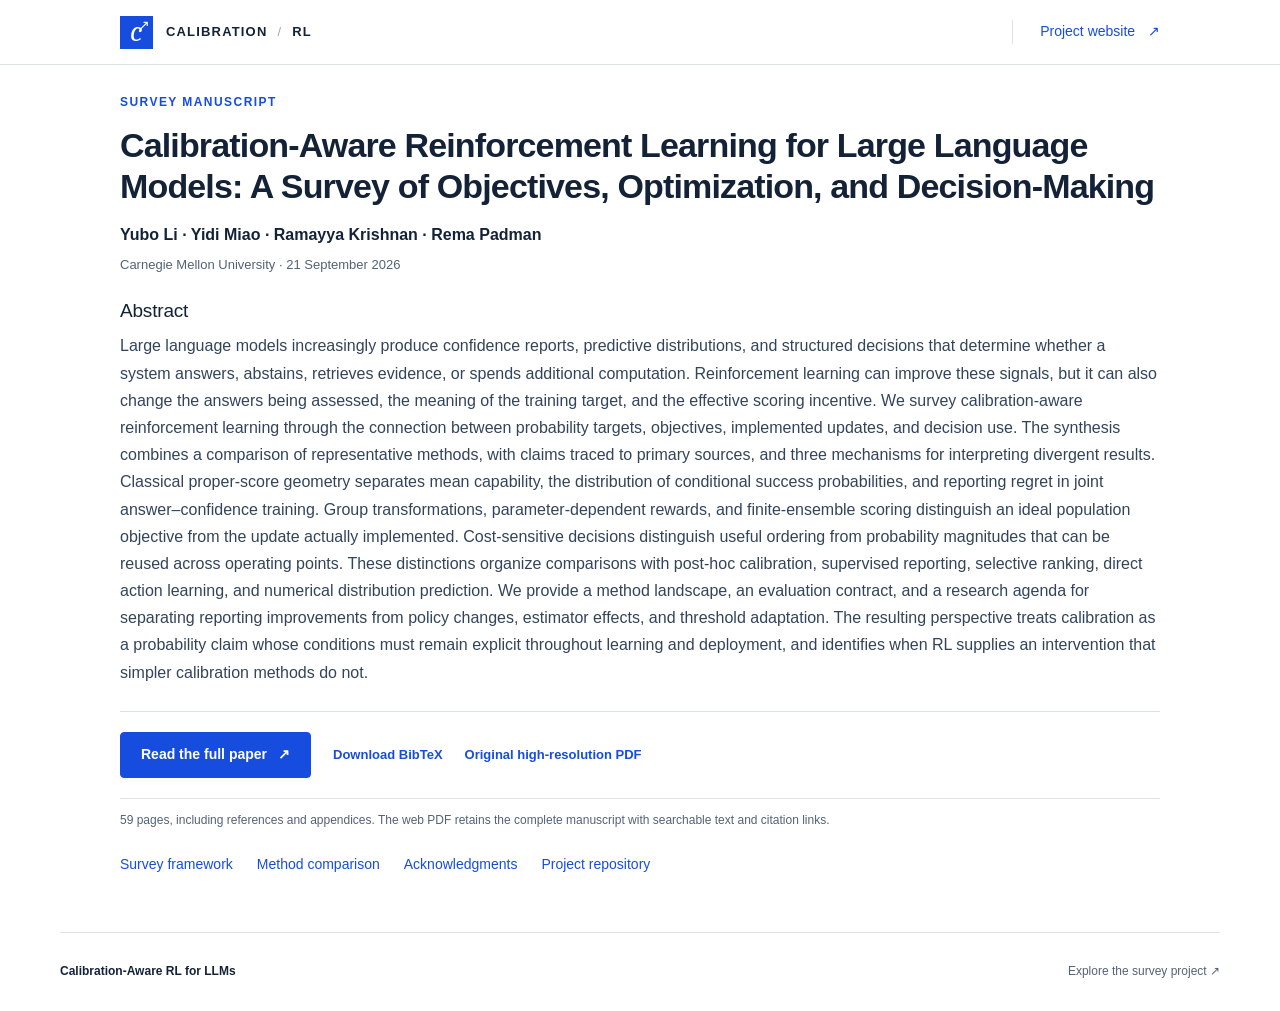
==== paper.html @ d9bd8047 "Improve paper discoverability and optimize searchable PDF" ====
<!doctype html>
<html lang="en">
<head>
  <meta charset="utf-8">
  <meta name="viewport" content="width=device-width, initial-scale=1">
  <meta name="theme-color" content="#164dde">
  <title>Calibration-Aware Reinforcement Learning for Large Language Models: A Survey of Objectives, Optimization, and Decision-Making</title>
  <meta name="description" content="A survey connecting probability targets, objectives, implemented updates, and decision-making in calibration-aware reinforcement learning for large language models.">
  <meta name="citation_title" content="Calibration-Aware Reinforcement Learning for Large Language Models: A Survey of Objectives, Optimization, and Decision-Making">
  <meta name="citation_author" content="Yubo Li">
  <meta name="citation_author" content="Yidi Miao">
  <meta name="citation_author" content="Ramayya Krishnan">
  <meta name="citation_author" content="Rema Padman">
  <meta name="citation_publication_date" content="2026/09/21">
  <meta name="citation_pdf_url" content="https://yubol-bobo.github.io/rlcd-survey/pdf/calibration-aware-rl-survey.pdf">
  <link rel="canonical" href="https://yubol-bobo.github.io/rlcd-survey/paper.html">
  <link rel="alternate" type="application/pdf" href="https://yubol-bobo.github.io/rlcd-survey/pdf/calibration-aware-rl-survey.pdf" title="Full paper">
  <link rel="sitemap" type="application/xml" href="sitemap.xml">
  <meta property="og:type" content="article">
  <meta property="og:title" content="Calibration-Aware Reinforcement Learning for Large Language Models: A Survey of Objectives, Optimization, and Decision-Making">
  <meta property="og:description" content="By Yubo Li, Yidi Miao, Ramayya Krishnan, and Rema Padman. Full abstract and open-access manuscript.">
  <meta property="og:url" content="https://yubol-bobo.github.io/rlcd-survey/paper.html">
  <link rel="icon" href="assets/favicon.svg" type="image/svg+xml">
  <link rel="stylesheet" href="styles.css">
  <link rel="stylesheet" href="paper.css">
  <script type="application/ld+json">{"@context": "https://schema.org", "@type": "ScholarlyArticle", "headline": "Calibration-Aware Reinforcement Learning for Large Language Models: A Survey of Objectives, Optimization, and Decision-Making", "name": "Calibration-Aware Reinforcement Learning for Large Language Models: A Survey of Objectives, Optimization, and Decision-Making", "author": [{"@type": "Person", "name": "Yubo Li"}, {"@type": "Person", "name": "Yidi Miao"}, {"@type": "Person", "name": "Ramayya Krishnan"}, {"@type": "Person", "name": "Rema Padman"}], "datePublished": "2026-09-21", "inLanguage": "en", "url": "https://yubol-bobo.github.io/rlcd-survey/paper.html", "abstract": "Large language models increasingly produce confidence reports, predictive distributions, and structured decisions that determine whether a system answers, abstains, retrieves evidence, or spends additional computation. Reinforcement learning can improve these signals, but it can also change the answers being assessed, the meaning of the training target, and the effective scoring incentive. We survey calibration-aware reinforcement learning through the connection between probability targets, objectives, implemented updates, and decision use. The synthesis combines a comparison of representative methods, with claims traced to primary sources, and three mechanisms for interpreting divergent results. Classical proper-score geometry separates mean capability, the distribution of conditional success probabilities, and reporting regret in joint answer–confidence training. Group transformations, parameter-dependent rewards, and finite-ensemble scoring distinguish an ideal population objective from the update actually implemented. Cost-sensitive decisions distinguish useful ordering from probability magnitudes that can be reused across operating points. These distinctions organize comparisons with post-hoc calibration, supervised reporting, selective ranking, direct action learning, and numerical distribution prediction. We provide a method landscape, an evaluation contract, and a research agenda for separating reporting improvements from policy changes, estimator effects, and threshold adaptation. The resulting perspective treats calibration as a probability claim whose conditions must remain explicit throughout learning and deployment, and identifies when RL supplies an intervention that simpler calibration methods do not.", "encoding": {"@type": "MediaObject", "contentUrl": "https://yubol-bobo.github.io/rlcd-survey/pdf/calibration-aware-rl-survey.pdf", "encodingFormat": "application/pdf"}}</script>
</head>
<body class="paper-page">
  <a class="skip-link" href="#abstract">Skip to abstract</a>
  <header class="site-header"><div class="nav-wrap">
    <a class="wordmark" href="./" aria-label="Calibration-aware RL survey project"><span class="brand-symbol" aria-hidden="true">c<span>↗</span></span>CALIBRATION<span class="wordmark-divider">/</span>RL</a>
    <nav aria-label="Paper navigation"><a class="nav-paper" href="./">Project website <span aria-hidden="true">↗</span></a></nav>
  </div></header>
  <main class="publication">
    <article aria-labelledby="paper-title">
      <p class="publication-kind">Survey manuscript</p>
      <h1 class="citation_title" id="paper-title">Calibration-Aware Reinforcement Learning for Large Language Models: A Survey of Objectives, Optimization, and Decision-Making</h1>
      <p class="publication-authors citation_author">Yubo Li · Yidi Miao · Ramayya Krishnan · Rema Padman</p>
      <p class="publication-meta">Carnegie Mellon University · <time datetime="2026-09-21">21 September 2026</time></p>
      <section class="abstract" id="abstract" aria-labelledby="abstract-title">
        <h2 id="abstract-title">Abstract</h2>
        <p>Large language models increasingly produce confidence reports, predictive distributions, and structured decisions that determine whether a system answers, abstains, retrieves evidence, or spends additional computation. Reinforcement learning can improve these signals, but it can also change the answers being assessed, the meaning of the training target, and the effective scoring incentive. We survey calibration-aware reinforcement learning through the connection between probability targets, objectives, implemented updates, and decision use. The synthesis combines a comparison of representative methods, with claims traced to primary sources, and three mechanisms for interpreting divergent results. Classical proper-score geometry separates mean capability, the distribution of conditional success probabilities, and reporting regret in joint answer–confidence training. Group transformations, parameter-dependent rewards, and finite-ensemble scoring distinguish an ideal population objective from the update actually implemented. Cost-sensitive decisions distinguish useful ordering from probability magnitudes that can be reused across operating points. These distinctions organize comparisons with post-hoc calibration, supervised reporting, selective ranking, direct action learning, and numerical distribution prediction. We provide a method landscape, an evaluation contract, and a research agenda for separating reporting improvements from policy changes, estimator effects, and threshold adaptation. The resulting perspective treats calibration as a probability claim whose conditions must remain explicit throughout learning and deployment, and identifies when RL supplies an intervention that simpler calibration methods do not.</p>
      </section>
      <div class="publication-actions">
        <a class="button primary" href="pdf/calibration-aware-rl-survey.pdf">Read the full paper <span aria-hidden="true">↗</span></a>
        <a class="text-link" href="citation.bib" download>Download BibTeX</a>
        <a class="text-link" href="pdf/calibration-aware-rl-survey-original.pdf">Original high-resolution PDF</a>
      </div>
      <p class="publication-note">59 pages, including references and appendices. The web PDF retains the complete manuscript with searchable text and citation links.</p>
      <div class="publication-resources">
        <a href="./#overview">Survey framework</a>
        <a href="./#methods">Method comparison</a>
        <a href="./#acknowledgments">Acknowledgments</a>
        <a href="https://github.com/yubol-bobo/rlcd-survey">Project repository</a>
      </div>
    </article>
  </main>
  <footer class="wrap"><p>Calibration-Aware RL for LLMs</p><a href="./">Explore the survey project <span aria-hidden="true">↗</span></a></footer>
</body>
</html>
---- styles.css ----
@font-face{font-family:Caladea;src:url('assets/fonts/Caladea-Italic.woff') format('woff');font-style:italic;font-weight:400;font-display:swap}
:root{--ink:#142237;--muted:#546277;--blue:#164dde;--line:#dce2ea;--pale:#f5f7fa;--wrap:1160px;--serif:Caladea,Georgia,serif}
*{box-sizing:border-box}html{scroll-behavior:smooth;scroll-padding-top:100px}body{margin:0;background:#fff;color:var(--ink);font:16px/1.65 -apple-system,BlinkMacSystemFont,'Segoe UI',Arial,sans-serif;-webkit-font-smoothing:antialiased}a{color:inherit;text-decoration:none}button{font:inherit}a,button{-webkit-tap-highlight-color:transparent}a:focus-visible,button:focus-visible,.table-scroll:focus-visible{outline:3px solid var(--blue);outline-offset:5px}::selection{background:#dce8ff;color:#13377c}.wrap{width:min(var(--wrap),calc(100% - 96px));margin-inline:auto}.site-header{border-bottom:1px solid var(--line);background:rgba(255,255,255,.97);position:sticky;top:0;z-index:10}.nav-wrap{width:min(1320px,calc(100% - 80px));height:80px;margin:auto;display:flex;align-items:center;justify-content:space-between}.wordmark{display:flex;align-items:center;gap:10px;font-size:13px;font-weight:750;letter-spacing:.09em}.wordmark-divider{color:#9ba6b7;font-weight:400}.brand-symbol{position:relative;background:var(--blue);color:white;font:italic 29px var(--serif);width:33px;height:33px;text-align:center;line-height:28px;letter-spacing:0;margin-right:3px}.brand-symbol span{position:absolute;right:3px;top:1px;font:14px Arial}nav{display:flex;align-items:center;gap:29px;font-size:14px;font-weight:500}nav a:hover,nav a[aria-current],.text-link:hover{color:var(--blue)}.nav-paper{padding-left:27px;border-left:1px solid var(--line);color:var(--blue)}.nav-paper span{padding-left:9px}.hero{padding-top:64px;text-align:center}.eyebrow{font-size:12px;letter-spacing:.14em;font-weight:600;display:flex;align-items:center;justify-content:center;gap:12px}.blue-rule{width:24px;height:2px;background:var(--blue)}.eyebrow-dot{color:#9ba6b7}h1,h2,h3,p{margin:0}h1{font-size:clamp(42px,4.7vw,69px);font-weight:550;line-height:1.09;letter-spacing:-.045em;margin:28px 0 21px}h1 em{font-family:var(--serif);font-weight:400;color:var(--blue);font-size:1.1em;letter-spacing:-.035em}h1 .title-last{display:block;font-size:.65em;letter-spacing:-.025em;line-height:1.3;margin-top:8px;font-weight:430}.subtitle{font-size:19px;color:var(--muted);letter-spacing:-.015em}.authors{display:flex;flex-wrap:wrap;justify-content:center;gap:8px 28px;margin-top:26px;font-size:16px;font-weight:550}.affiliation{font-size:14px;color:var(--muted);margin-top:4px}.hero-actions{display:flex;flex-wrap:wrap;align-items:center;justify-content:center;gap:12px;margin-top:24px}.button{min-height:46px;padding:10px 20px;border:1px solid var(--blue);display:inline-flex;align-items:center;justify-content:center;gap:11px;border-radius:4px;font-weight:600;font-size:14px;transition:background .15s,transform .15s}.button:hover{transform:translateY(-2px)}.button.primary{background:var(--blue);color:white}.button.primary:hover{background:#123eb2}.button.secondary{border-color:#d3dae4;background:white;color:#29394f}.button.secondary:hover{background:var(--pale)}.button svg{width:18px;height:18px;fill:none;stroke:currentColor;stroke-width:1.7;stroke-linecap:round;stroke-linejoin:round}.hero-meta{font-size:12px;display:flex;justify-content:center;gap:22px;color:var(--muted);margin-top:18px}.hero-meta span+span:before{content:'·';margin-right:22px;color:#8b96a7}.pipeline{margin-top:46px;padding:29px 5px;border-top:1px solid var(--line);border-bottom:1px solid var(--line);display:grid;grid-template-columns:1fr 28px 1fr 28px 1fr 28px 1fr;align-items:center;text-align:left}.pipeline>div{padding-left:16px;display:grid;grid-template-columns:26px 1fr;gap:2px 7px}.pipeline .step-number{grid-row:span 2;color:var(--blue);font-size:12px;margin-top:4px;font-weight:600}.pipeline div>span:not(.step-number){font-weight:600;font-size:15px;letter-spacing:-.01em}.pipeline small{font-size:12px;color:var(--muted);white-space:nowrap}.pipeline-arrow{color:#9ca9ba;font-size:22px;text-align:center}.section{padding-top:84px;padding-bottom:86px}.section-label{display:flex;align-items:center;gap:24px;color:var(--blue);font-size:12px;font-weight:650;letter-spacing:.13em;margin-bottom:31px}.section-line{height:1px;background:var(--line);flex:1}h2{font-size:36px;line-height:1.22;letter-spacing:-.035em;font-weight:540}h2 em{font-family:var(--serif);font-weight:400;letter-spacing:-.012em;font-size:1.07em}h3{font-size:18px;line-height:1.4;letter-spacing:-.018em;font-weight:620}.overview-grid{display:grid;grid-template-columns:1.07fr 1fr;gap:70px;align-items:start}.overview-copy{color:#45556a}.overview-copy p+p{margin-top:15px}.evidence-strip{display:grid;grid-template-columns:repeat(3,1fr);border-block:1px solid var(--line);margin:38px 0 34px;padding:21px 0}.evidence-strip p{display:flex;align-items:center;gap:16px;justify-content:center;border-left:1px solid var(--line)}.evidence-strip p:first-child{border:0}.evidence-strip strong{font-size:32px;font-weight:450;letter-spacing:-.04em;line-height:1.2}.evidence-strip span{font-size:13px;line-height:1.4;max-width:155px;color:var(--muted)}.insights-grid{display:grid;grid-template-columns:repeat(3,1fr);gap:37px}.small-index{color:var(--blue);font-family:var(--serif);font-style:italic;font-size:20px;display:block;margin-bottom:10px}.insights-grid p{font-size:15px;color:var(--muted);line-height:1.65;margin-top:10px}.text-link{display:inline-block;font-size:13px;font-weight:550;color:var(--blue)}.text-link span{margin-left:7px}.insights-grid .text-link{margin-top:17px}.figure-shell{margin:33px 0 0;background:#fff;border:1px solid var(--line);border-radius:7px;overflow:hidden}.overview-figure{margin-top:43px}.figure-link{display:block;padding:22px 22px 0}.figure-link img{display:block;width:100%;height:auto}.figure-link:hover{background:#fbfcff}figcaption{display:flex;gap:20px;border-top:1px solid var(--line);padding:20px 25px;font-size:14px;color:var(--muted);line-height:1.6;margin-top:20px}figcaption strong{color:var(--ink);font-weight:600}.figure-number{flex-shrink:0;font-size:12px;font-weight:700;letter-spacing:.08em;color:var(--blue);padding-top:3px}.figure-full{display:inline-block;white-space:nowrap;color:var(--blue);font-size:12px;font-weight:600;margin-left:12px}.methods-section{background:var(--pale);border-block:1px solid var(--line)}.section-heading{display:flex;justify-content:space-between;align-items:flex-start;gap:45px}.section-heading>.text-link{flex-shrink:0;margin-top:14px}.section-intro{color:var(--muted);max-width:650px;margin-top:14px}.table-scope{font-size:13px;color:var(--muted);margin-top:30px;margin-bottom:15px}.table-scroll{overflow-x:auto;border:1px solid #d8dfe9;border-radius:5px;background:white;scrollbar-color:#9cabbe #edf1f6}table{border-collapse:collapse;table-layout:fixed;width:100%;text-align:left;font-size:14px;line-height:1.55}th,td{padding:20px 21px;vertical-align:top;border-bottom:1px solid var(--line)}thead th{font-size:12px;letter-spacing:.035em;color:#465970;background:#edf1f7;font-weight:650;padding-block:15px}td,tbody th{font-weight:400}tbody tr:last-child>*{border-bottom:0}.family-col{width:25%}tbody th>strong{display:block;font-size:14px;font-weight:630;color:var(--ink)}.method-examples{display:block;font-size:12px;line-height:1.6;color:var(--muted);margin-top:8px}.method-examples a{color:#3159a5;text-decoration:underline;text-decoration-color:#c7d3eb;text-underline-offset:3px}.method-examples a:hover{text-decoration-color:var(--blue)}tbody td{color:#48576b}.table-note{display:flex;gap:35px;justify-content:space-between;margin-top:16px;font-size:12px;color:var(--muted)}.table-note .text-link{flex-shrink:0;font-size:12px}.mobile-table-hint{display:none}.insight-heading{align-items:center}.insight-heading>.section-intro{max-width:470px;margin:0}.analytic-note{display:flex;gap:17px;font-size:14px;color:var(--muted);margin-top:24px;line-height:1.65;max-width:1020px}.analytic-note strong{color:var(--ink);font-weight:600}.note-mark{color:var(--blue);font-size:24px;line-height:1.2}.paper-section{border-top:1px solid var(--line);background:#f8faff;padding:73px 0 65px}.paper-grid{display:grid;grid-template-columns:1fr 1fr;gap:85px}.paper-grid .section-label{margin-bottom:25px}.paper-grid h2{font-size:34px}.paper-grid>div>p{margin-top:18px;color:var(--muted);max-width:470px}.paper-grid .hero-actions{justify-content:flex-start;gap:22px}.paper-grid .paper-details{font-size:12px;margin-top:14px}.citation-block{align-self:center;border:1px solid #d3dcea;border-radius:6px;background:white;overflow:hidden}.citation-header{display:flex;align-items:center;justify-content:space-between;padding:16px 21px;border-bottom:1px solid var(--line);gap:10px}.citation-header h3{font-size:14px;letter-spacing:0}.citation-header button{background:transparent;border:0;color:var(--blue);font-size:12px;font-weight:600;padding:6px;cursor:pointer}.citation-header button:hover{background:#eef3ff;border-radius:3px}.citation-header button span{margin-left:5px}pre{font:12px/1.7 'Cascadia Code',Consolas,monospace;margin:0;padding:19px 22px;overflow-x:auto;color:#40536e;tab-size:2}.citation-bottom{display:flex;justify-content:space-between;gap:10px;border-top:1px solid #e6ebf3;padding:11px 22px;font-size:12px;color:var(--blue)}footer{display:flex;align-items:center;justify-content:space-between;gap:24px;padding-block:29px;font-size:12px;color:var(--muted)}footer p:first-child{font-weight:650;color:var(--ink)}footer a{white-space:nowrap}.skip-link{position:fixed;top:8px;left:12px;padding:10px 15px;background:var(--blue);color:white;transform:translateY(-180%);z-index:100}.skip-link:focus{transform:translateY(0)}.visually-hidden{position:absolute;width:1px;height:1px;margin:-1px;padding:0;overflow:hidden;clip:rect(0,0,0,0);white-space:nowrap;border:0}
@media(min-width:1550px){.hero{padding-top:80px}h1{font-size:74px}.pipeline{margin-top:54px}}
@media(max-width:1100px){.wrap{width:calc(100% - 64px)}.nav-wrap{width:calc(100% - 48px)}.pipeline>div{padding-left:4px;grid-template-columns:22px 1fr;gap:2px 4px}.pipeline{grid-template-columns:1fr 16px 1fr 16px 1fr 16px 1fr}.pipeline small{font-size:12px;white-space:normal}.pipeline div>span:not(.step-number){font-size:14px}.overview-grid{gap:40px}h2{font-size:32px}.paper-grid{gap:40px}th,td{padding:17px 15px}.section-heading{gap:25px}.insight-heading>.section-intro{max-width:420px}.section{padding-block:68px}footer{font-size:12px}}
@media(max-width:760px){html{scroll-padding-top:85px}.wrap{width:calc(100% - 40px)}.nav-wrap{width:calc(100% - 36px);height:65px}.wordmark{font-size:12px;gap:6px;letter-spacing:.05em}.brand-symbol{width:28px;height:28px;line-height:24px;font-size:25px}nav{gap:18px;font-size:12px}nav>a:not(.nav-paper){display:none}.nav-paper{padding-left:0;border:0}.nav-paper span{padding-left:4px}.hero{padding-top:45px}.eyebrow{font-size:12px;letter-spacing:.09em;gap:7px}.blue-rule{width:15px}h1{font-size:clamp(34px,6.5vw,48px);line-height:1.13;letter-spacing:-.045em;margin-top:23px}h1 .title-last{font-size:.66em;margin-top:11px}.subtitle{font-size:16px;max-width:390px;margin:auto;line-height:1.55;padding-inline:6px}.authors{font-size:14px;gap:5px 19px;max-width:410px;margin-inline:auto;margin-top:23px}.affiliation{font-size:12px}.hero-actions{gap:9px}.button{font-size:13px;padding:10px 15px}.hero-meta{flex-direction:column;gap:1px;font-size:12px}.hero-meta span+span:before{content:none}.pipeline{margin-top:31px;grid-template-columns:1fr 1fr;gap:23px 12px;padding:24px 0}.pipeline-arrow{display:none}.pipeline>div{grid-template-columns:25px 1fr;padding-left:5px}.pipeline small{font-size:12px}.pipeline div>span:not(.step-number){font-size:14px}.section{padding-top:52px;padding-bottom:53px}.section-label{font-size:12px;letter-spacing:.11em;gap:15px;margin-bottom:24px}.overview-grid{grid-template-columns:1fr;gap:24px}h2{font-size:31px}.overview-copy{font-size:16px}.evidence-strip{margin:27px 0 29px;padding-block:20px}.evidence-strip p{flex-direction:column;gap:5px;text-align:center;padding-inline:8px}.evidence-strip strong{font-size:30px}.evidence-strip span{font-size:12px;max-width:100px}.insights-grid{grid-template-columns:1fr;gap:0}.insights-grid article{padding-block:20px;border-top:1px solid var(--line);display:grid;grid-template-columns:24px 1fr;gap:0 12px}.insights-grid article:first-child{border:0;padding-top:0}.insights-grid .small-index{grid-row:span 3;margin:0;font-size:20px;line-height:1.4}.insights-grid h3{font-size:18px}.insights-grid p{margin-top:7px;font-size:15px}.insights-grid .text-link{margin-top:10px}.figure-shell{margin-top:23px;border-radius:4px}.figure-link{padding:10px 7px 0}figcaption{margin-top:10px;padding:14px 14px;gap:12px;font-size:12px}.figure-number{font-size:12px;white-space:nowrap}.figure-full{display:block;margin:7px 0 0;font-size:12px}.section-heading{display:block}.section-heading>.text-link{margin-top:18px}.section-intro{font-size:16px;margin-top:12px}.table-scope{margin-top:24px;margin-bottom:12px;font-size:12px}.mobile-table-hint{display:block;font-size:12px;color:var(--blue);margin-bottom:8px}.table-scroll{margin-right:-20px;border-radius:4px 0 0 4px}table{min-width:880px;font-size:14px}th,td{padding:17px 18px}.table-note{flex-direction:column;gap:10px;font-size:12px}.table-note .text-link{font-size:12px}.insight-heading>.section-intro{margin-top:19px;max-width:none}.analytic-note{font-size:13px;gap:11px}.paper-section{padding-block:51px}.paper-grid{grid-template-columns:1fr;gap:30px}.paper-grid h2{font-size:32px}.paper-grid>div>p{font-size:15px}.paper-grid .paper-details{font-size:12px}.citation-header{padding:13px 16px}pre{font-size:12px;padding:17px 16px}.citation-bottom{padding:11px 16px}footer{flex-wrap:wrap;justify-content:space-between;gap:9px 12px;padding-block:24px;font-size:12px}footer p:nth-child(2){order:3;width:100%;font-size:12px}footer p:first-child{font-size:12px}}
@media(prefers-reduced-motion:reduce){html{scroll-behavior:auto}*,*:before,*:after{transition:none!important;animation:none!important}}

@media(max-width:760px){.eyebrow{flex-wrap:wrap;gap:3px 8px}.eyebrow .blue-rule,.eyebrow-dot{display:none}.eyebrow-institution{width:100%}.authors{display:grid;grid-template-columns:1fr 1fr;gap:5px 15px;max-width:330px}}
.acknowledgments{display:grid;grid-template-columns:220px 1fr;gap:36px;padding-block:42px;border-bottom:1px solid var(--line)}.acknowledgments h2{font-size:18px;font-weight:600;letter-spacing:-.015em;line-height:1.6}.acknowledgments p{font-size:14px;line-height:1.8;color:var(--muted)}.acknowledgments a{color:var(--blue);text-decoration:underline;text-decoration-color:#c7d3eb;text-underline-offset:3px}.acknowledgments a:hover{text-decoration-color:var(--blue)}
@media(max-width:760px){.acknowledgments{grid-template-columns:1fr;gap:13px;padding-block:31px}.acknowledgments p{font-size:14px}}
---- paper.css ----
/* Compact, directly readable article landing page. */
.paper-page .site-header { position: static; }
.paper-page .nav-wrap { height: 64px; max-width: 1040px; }
.paper-page .publication {
  width: min(1040px, calc(100% - 64px));
  margin: 28px auto 56px;
}
.paper-page .publication-kind {
  color: var(--blue);
  font-size: 12px;
  font-weight: 650;
  letter-spacing: .12em;
  text-transform: uppercase;
}
.paper-page h1 {
  font-size: clamp(25px, 2.7vw, 34px);
  line-height: 1.2;
  letter-spacing: -.025em;
  margin: 12px 0 16px;
  font-weight: 600;
}
.paper-page .publication-authors { font-size: 16px; font-weight: 550; }
.paper-page .publication-meta { font-size: 13px; color: var(--muted); margin-top: 5px; }
.paper-page .abstract { margin-top: 24px; }
.paper-page .abstract h2 { font-size: 19px; letter-spacing: -.01em; margin-bottom: 10px; }
.paper-page .abstract p { font-size: 16px; line-height: 1.7; color: #33445a; }
.paper-page .publication-actions {
  display: flex;
  flex-wrap: wrap;
  align-items: center;
  gap: 12px 22px;
  border-block: 1px solid var(--line);
  padding-block: 20px;
  margin-top: 25px;
}
.paper-page .publication-note { color: var(--muted); font-size: 12px; margin-top: 12px; }
.paper-page .publication-resources { display: flex; flex-wrap: wrap; gap: 12px 24px; margin-top: 22px; }
.paper-page .publication-resources a { color: var(--blue); font-size: 14px; }
.paper-page .publication-resources a:hover { text-decoration: underline; }
.paper-page footer { border-top: 1px solid var(--line); }
@media (max-width: 760px) {
  .paper-page .publication { width: calc(100% - 40px); margin-top: 24px; }
  .paper-page .publication-authors { font-size: 14px; line-height: 1.7; }
  .paper-page .abstract p { font-size: 16px; }
  .paper-page .publication-actions { align-items: flex-start; gap: 12px 18px; }
}
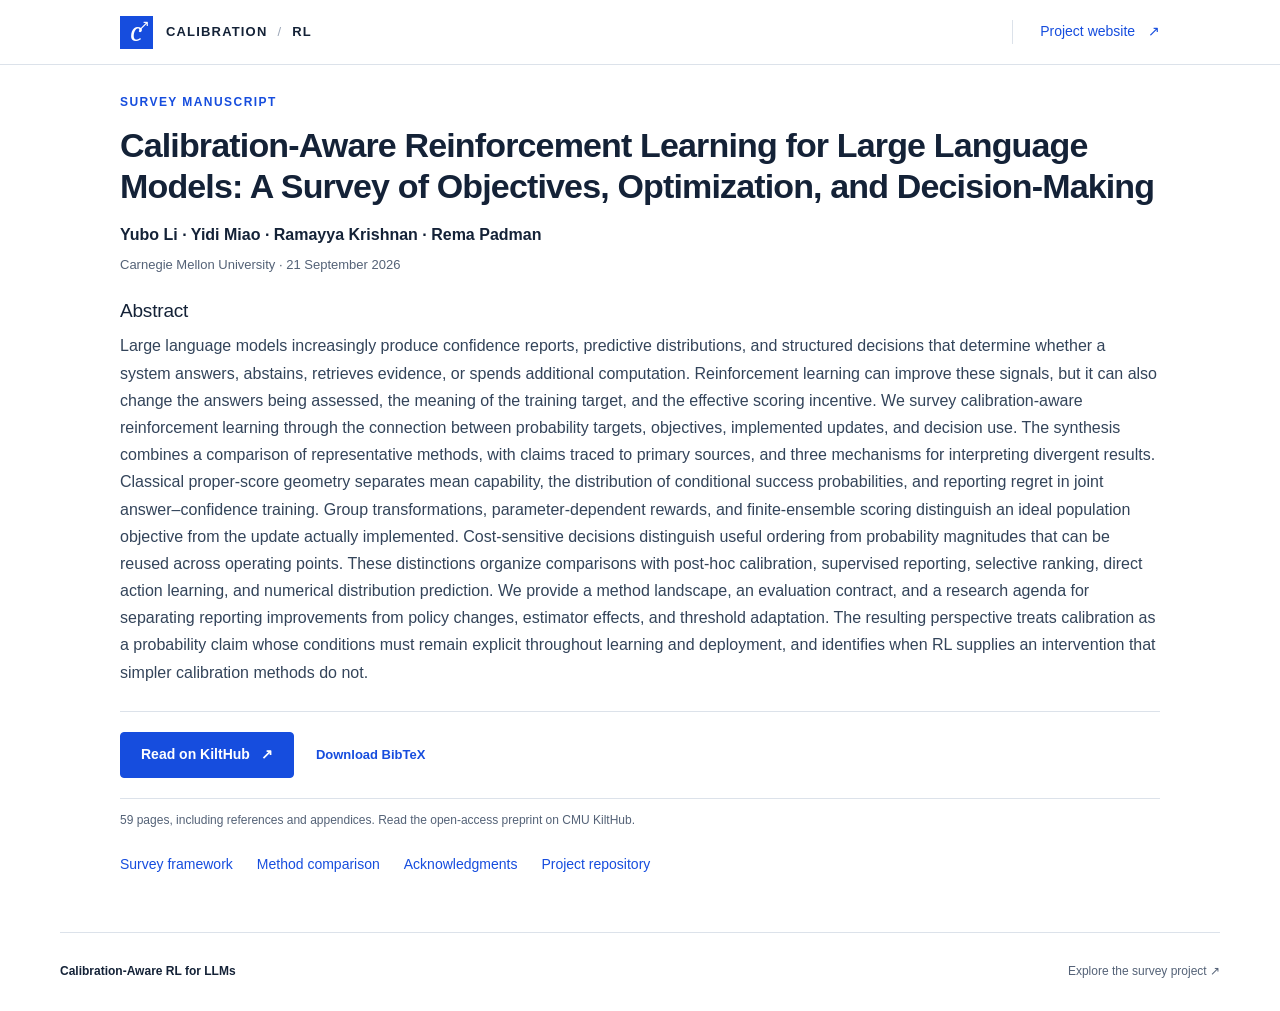
==== commit ab51ebcf: "Point manuscript reading links to CMU KiltHub" ====
--- a/paper.html
+++ b/paper.html
@@ -42,11 +42,10 @@
         <p>Large language models increasingly produce confidence reports, predictive distributions, and structured decisions that determine whether a system answers, abstains, retrieves evidence, or spends additional computation. Reinforcement learning can improve these signals, but it can also change the answers being assessed, the meaning of the training target, and the effective scoring incentive. We survey calibration-aware reinforcement learning through the connection between probability targets, objectives, implemented updates, and decision use. The synthesis combines a comparison of representative methods, with claims traced to primary sources, and three mechanisms for interpreting divergent results. Classical proper-score geometry separates mean capability, the distribution of conditional success probabilities, and reporting regret in joint answer–confidence training. Group transformations, parameter-dependent rewards, and finite-ensemble scoring distinguish an ideal population objective from the update actually implemented. Cost-sensitive decisions distinguish useful ordering from probability magnitudes that can be reused across operating points. These distinctions organize comparisons with post-hoc calibration, supervised reporting, selective ranking, direct action learning, and numerical distribution prediction. We provide a method landscape, an evaluation contract, and a research agenda for separating reporting improvements from policy changes, estimator effects, and threshold adaptation. The resulting perspective treats calibration as a probability claim whose conditions must remain explicit throughout learning and deployment, and identifies when RL supplies an intervention that simpler calibration methods do not.</p>
       </section>
       <div class="publication-actions">
-        <a class="button primary" href="pdf/calibration-aware-rl-survey.pdf">Read the full paper <span aria-hidden="true">↗</span></a>
+        <a class="button primary" href="https://kilthub.cmu.edu/articles/preprint/Calibration-Aware_Reinforcement_Learning_for_Large_Language_Models_A_Survey_of_Objectives_Optimization_and_Decision-Making/33989641?file=69317431">Read on KiltHub <span aria-hidden="true">↗</span></a>
         <a class="text-link" href="citation.bib" download>Download BibTeX</a>
-        <a class="text-link" href="pdf/calibration-aware-rl-survey-original.pdf">Original high-resolution PDF</a>
       </div>
-      <p class="publication-note">59 pages, including references and appendices. The web PDF retains the complete manuscript with searchable text and citation links.</p>
+      <p class="publication-note">59 pages, including references and appendices. Read the open-access preprint on CMU KiltHub.</p>
       <div class="publication-resources">
         <a href="./#overview">Survey framework</a>
         <a href="./#methods">Method comparison</a>
